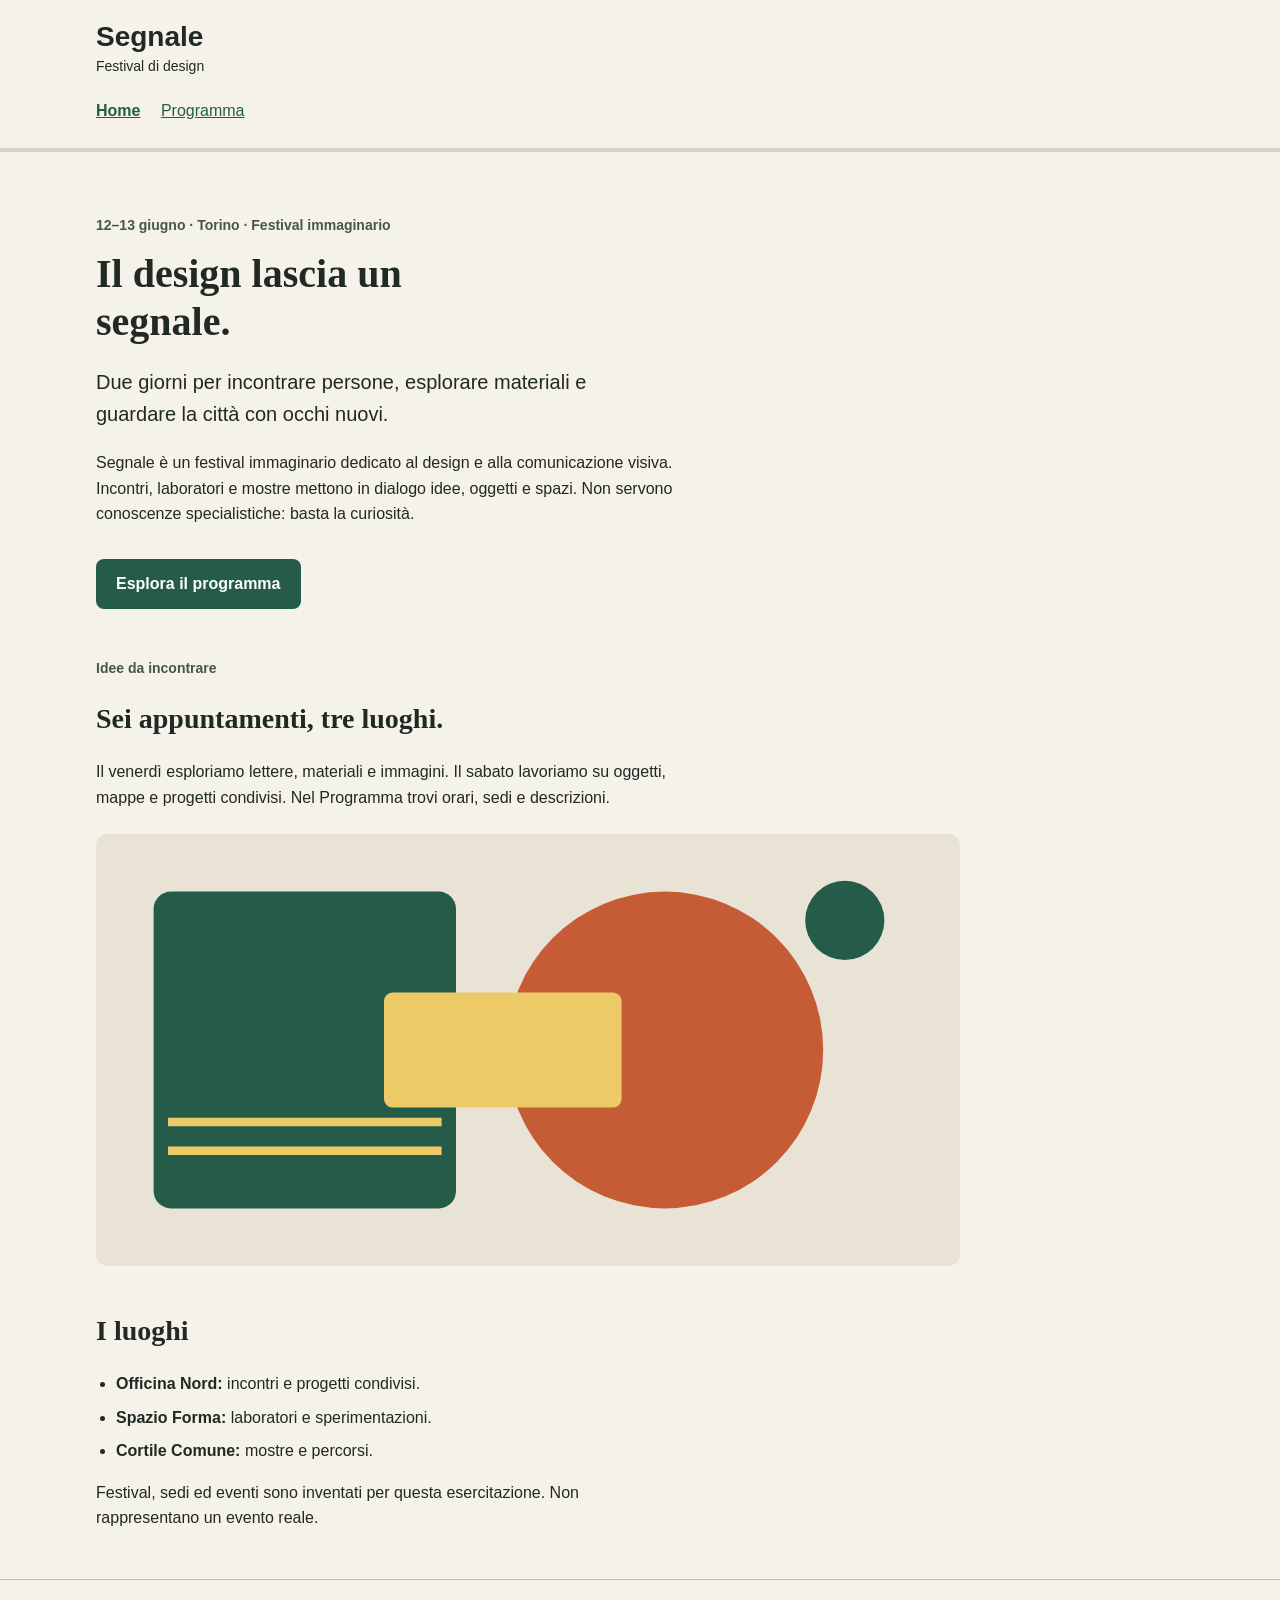
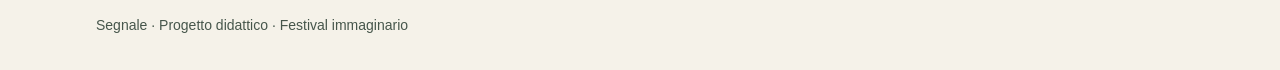
==== index.html @ 86117f0b "commit 1" ====
<!doctype html>
<html lang="it">
<head>
  <meta charset="utf-8">
  <meta name="viewport" content="width=device-width, initial-scale=1">
  <title>Segnale — Festival di design</title>
  <link rel="stylesheet" href="style.css">
</head>
<body>
  <a class="skip-link" href="#contenuto">Vai al contenuto</a>
  <header class="site-header">
    <div class="container">
      <a class="brand" href="index.html">Segnale<span>Festival di design</span></a>
      <nav aria-label="Navigazione principale">
        <a href="index.html" aria-current="page">Home</a>
        <!-- Da completare: collegare questa voce alla pagina Programma. -->
        <a href="programma.html">Programma</a>
      </nav>
    </div>
  </header>

  <main id="contenuto" class="container">
    <section class="intro" aria-labelledby="titolo-home">
      <p class="eyebrow">12–13 giugno · Torino · Festival immaginario</p>
      <h1 id="titolo-home">Il design lascia un segnale.</h1>
      <p class="lead">Due giorni per incontrare persone, esplorare materiali e guardare la città con occhi nuovi.</p>
      <p class="reading-text">Segnale è un festival immaginario dedicato al design e alla comunicazione visiva. Incontri, laboratori e mostre mettono in dialogo idee, oggetti e spazi. Non servono conoscenze specialistiche: basta la curiosità.</p>
      <!-- Da completare: anche questo collegamento deve aprire il Programma. -->
      <a class="button-link" href="programma.html">Esplora il programma</a>
    </section>

    <section class="content-section" aria-labelledby="titolo-festival">
      <p class="eyebrow">Idee da incontrare</p>
      <h2 id="titolo-festival">Sei appuntamenti, tre luoghi.</h2>
      <p class="reading-text">Il venerdì esploriamo lettere, materiali e immagini. Il sabato lavoriamo su oggetti, mappe e progetti condivisi. Nel Programma trovi orari, sedi e descrizioni.</p>
      <img class="festival-image" src="assets/festival.svg" alt="Composizione geometrica di cerchi e rettangoli nei colori del festival" width="1200" height="600">
    </section>

    <section class="content-section" aria-labelledby="titolo-luoghi">
      <h2 id="titolo-luoghi">I luoghi</h2>
      <ul class="venues">
        <li><strong>Officina Nord:</strong> incontri e progetti condivisi.</li>
        <li><strong>Spazio Forma:</strong> laboratori e sperimentazioni.</li>
        <li><strong>Cortile Comune:</strong> mostre e percorsi.</li>
      </ul>
      <p class="reading-text">Festival, sedi ed eventi sono inventati per questa esercitazione. Non rappresentano un evento reale.</p>
    </section>
  </main>

  <footer class="site-footer"><div class="container"><p>Segnale · Progetto didattico · Festival immaginario</p></div></footer>
</body>
</html>
---- style.css ----
/* Stile iniziale: tipografia, colori e variabili CSS sono già predisposti.
   Lavoreremo su collegamenti, CSS condiviso e disposizione delle schede. */

/* Scelte comuni: ogni regola usa var() per richiamarne il valore. */
:root {
  --colore-primario: #245c49;
  --colore-primario-scuro: #173f32;
  --colore-sfondo: #f5f2e9;
  --colore-testo: #202923;
  --font-testo: Arial, Helvetica, sans-serif;
  --font-titoli: Georgia, "Times New Roman", serif;
}

* {
  box-sizing: border-box;
}

body {
  margin: 0;
  background: var(--colore-sfondo);
  color: var(--colore-testo);
  font-family: var(--font-testo);
  font-size: 1rem;
  line-height: 1.6;
}

a {
  color: var(--colore-primario);
}

a:hover {
  text-decoration-thickness: 3px;
}

a:focus-visible {
  outline: 3px solid var(--colore-testo);
  outline-offset: 4px;
}

.container {
  width: 92%;
  max-width: 68rem;
  margin: 0 auto;
}

.site-header {
  padding: 1.25rem 0;
  border-bottom: 4px solid #d8d2c5;
}

.brand {
  display: inline-block;
  color: var(--colore-testo);
  font-size: 1.75rem;
  font-weight: bold;
  line-height: 1.2;
  text-decoration: none;
}

.brand span {
  display: block;
  margin-top: 0.25rem;
  font-size: 0.875rem;
  font-weight: normal;
}

nav {
  margin-top: 1rem;
}

nav a {
  display: inline-block;
  margin-right: 1rem;
  padding: 0.25rem 0;
}

nav a[aria-current="page"] {
  font-weight: bold;
}

.intro {
  padding: 3rem 0 1rem;
}

.eyebrow,
.event-meta {
  color: #46564b;
  font-size: 0.875rem;
  font-weight: bold;
}

h1,
h2,
h3 {
  font-family: var(--font-titoli);
  line-height: 1.2;
}

h1 {
  max-width: 18ch;
  margin: 0.75rem 0 1.25rem;
  font-size: 2.5rem;
}

h2 {
  font-size: 1.75rem;
}

h3 {
  margin: 0.5rem 0 0.75rem;
  font-size: 1.375rem;
}

.lead {
  max-width: 48ch;
  font-size: 1.25rem;
}

.reading-text {
  max-width: 65ch;
}

.button-link {
  display: inline-block;
  margin-top: 1rem;
  padding: 0.75rem 1.25rem;
  border-radius: 0.5rem;
  background: var(--colore-primario);
  color: #ffffff;
  font-weight: bold;
  text-decoration: none;
}

.button-link:hover {
  background: var(--colore-primario-scuro);
}

.content-section {
  margin: 2rem 0 3rem;
}

.festival-image {
  display: block;
  width: 100%;
  max-width: 54rem;
  height: auto;
  margin-top: 1.5rem;
  border-radius: 0.75rem;
}

.venues {
  padding-left: 1.25rem;
}

.venues li {
  margin-bottom: 0.5rem;
}

/* Qui inseriremo la regola .event-grid durante la demo. */

.event-card {
  margin-bottom: 1.5rem;
  overflow: hidden;
  border: 1px solid #b7c0b7;
  border-radius: 0.75rem;
  background: #ffffff;
}

.event-card img {
  display: block;
  width: 100%;
  height: auto;
}

.event-body {
  padding: 1.25rem;
}

.event-body p:last-child {
  margin-bottom: 0;
}

.event-place {
  color: #46564b;
  font-size: 0.875rem;
}

.site-footer {
  padding: 1.25rem 0;
  border-top: 1px solid #b7c0b7;
  color: #46564b;
  font-size: 0.875rem;
}

.skip-link {
  position: absolute;
  top: -6rem;
  left: 1rem;
  padding: 0.75rem 1rem;
  background: #ffffff;
  color: var(--colore-testo);
}

.skip-link:focus {
  top: 1rem;
}

/* Qui aggiungeremo la media query durante la demo. */
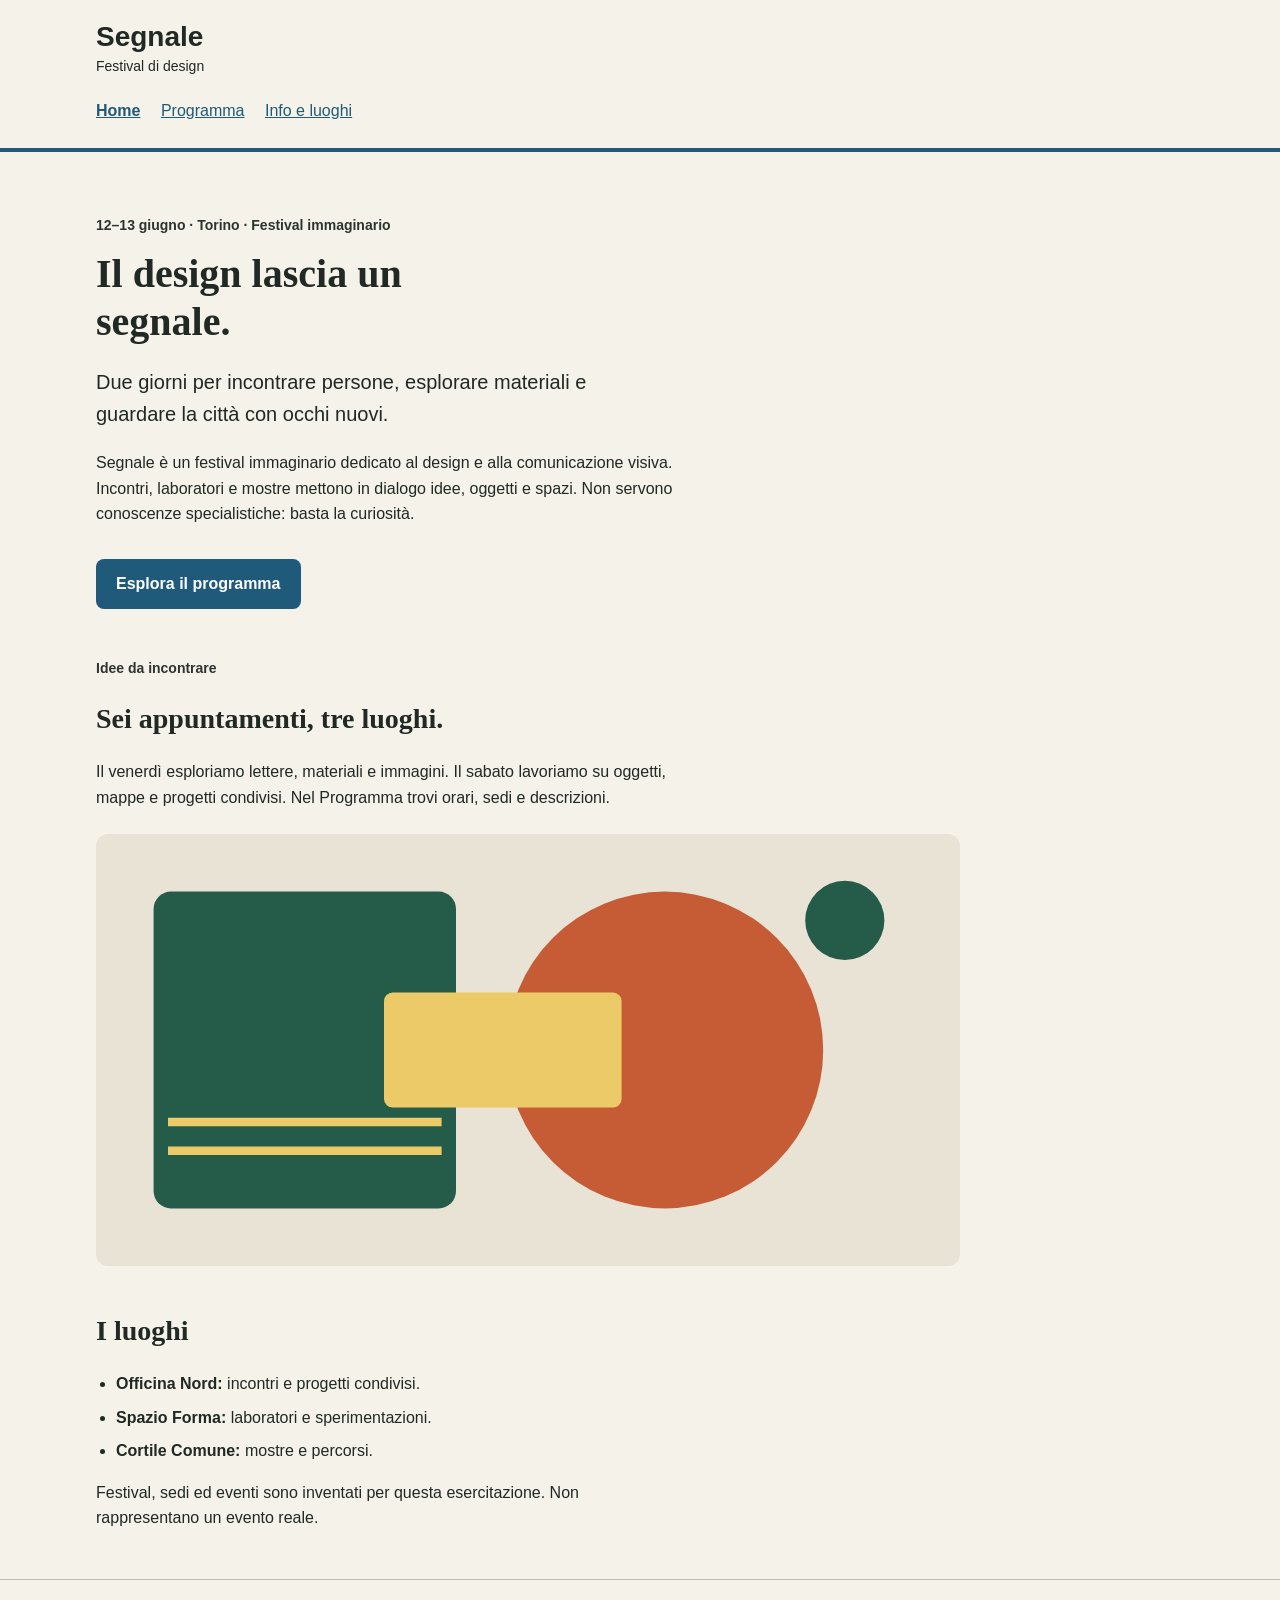
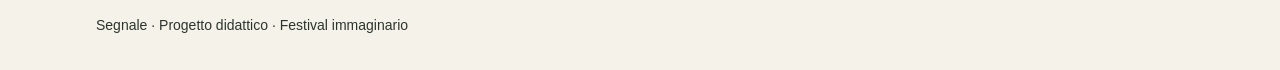
==== commit 74081bf7: "pagina info e luoghi" ====
--- a/index.html
+++ b/index.html
@@ -13,8 +13,8 @@
       <a class="brand" href="index.html">Segnale<span>Festival di design</span></a>
       <nav aria-label="Navigazione principale">
         <a href="index.html" aria-current="page">Home</a>
-        <!-- Da completare: collegare questa voce alla pagina Programma. -->
         <a href="programma.html">Programma</a>
+        <a href="info.html">Info e luoghi</a>
       </nav>
     </div>
   </header>
--- a/style.css
+++ b/style.css
@@ -3,8 +3,8 @@
 
 /* Scelte comuni: ogni regola usa var() per richiamarne il valore. */
 :root {
-  --colore-primario: #245c49;
-  --colore-primario-scuro: #173f32;
+  --colore-primario: #1f5a7a;
+  --colore-primario-scuro: #17435b;
   --colore-sfondo: #f5f2e9;
   --colore-testo: #202923;
   --font-testo: Arial, Helvetica, sans-serif;
@@ -45,7 +45,7 @@
 
 .site-header {
   padding: 1.25rem 0;
-  border-bottom: 4px solid #d8d2c5;
+ border-bottom: 4px solid var(--colore-primario);
 }
 
 .brand {
@@ -156,7 +156,23 @@
   margin-bottom: 0.5rem;
 }
 
-/* Qui inseriremo la regola .event-grid durante la demo. */
+.event-grid {
+  display: grid;
+  grid-template-columns: minmax(0, 1fr);
+  gap: 3rem;
+}
+
+@media (min-width: 600px) {
+  .event-grid {
+    grid-template-columns: repeat(2, minmax(0, 1fr));
+  }
+}
+
+@media (min-width: 1024px) {
+  .event-grid {
+    grid-template-columns: repeat(3, minmax(0, 1fr));
+  }
+}
 
 .event-card {
   margin-bottom: 1.5rem;
@@ -205,4 +221,40 @@
   top: 1rem;
 }
 
-/* Qui aggiungeremo la media query durante la demo. */
+/* --- CORREZIONI ACCESSIBILITÀ E CONTRASTO (>= 4.5:1) --- */
+.eyebrow,
+.event-meta,
+.site-footer {
+  color: #2b352e; /* Colore più scuro per garantire un contrasto ottimale sullo sfondo */
+}
+
+/* Evidenziazione da tastiera (Focus) per i pulsanti di Swiper */
+.swiper-button-next:focus-visible,
+.swiper-button-prev:focus-visible {
+  outline: 3px solid var(--colore-testo);
+  outline-offset: 4px;
+}
+
+/* Adattamento responsive per la mappa e la galleria (375px, 768px, 1280px) */
+.map-container iframe {
+  max-width: 100%;
+  height: auto;
+}
+
+@media (max-width: 768px) {
+  .map-container iframe {
+    height: 350px;
+  }
+}
+/* Ingrandisce la mappa e la rende responsive */
+.map-container iframe {
+  width: 100%;
+  height: 600px; /* Altezza di default più alta */
+}
+
+/* Su schermi più grandi (come i computer), rendila ancora più spaziosa */
+@media (min-width: 768px) {
+  .map-container iframe {
+    height: 700px; 
+  }
+}
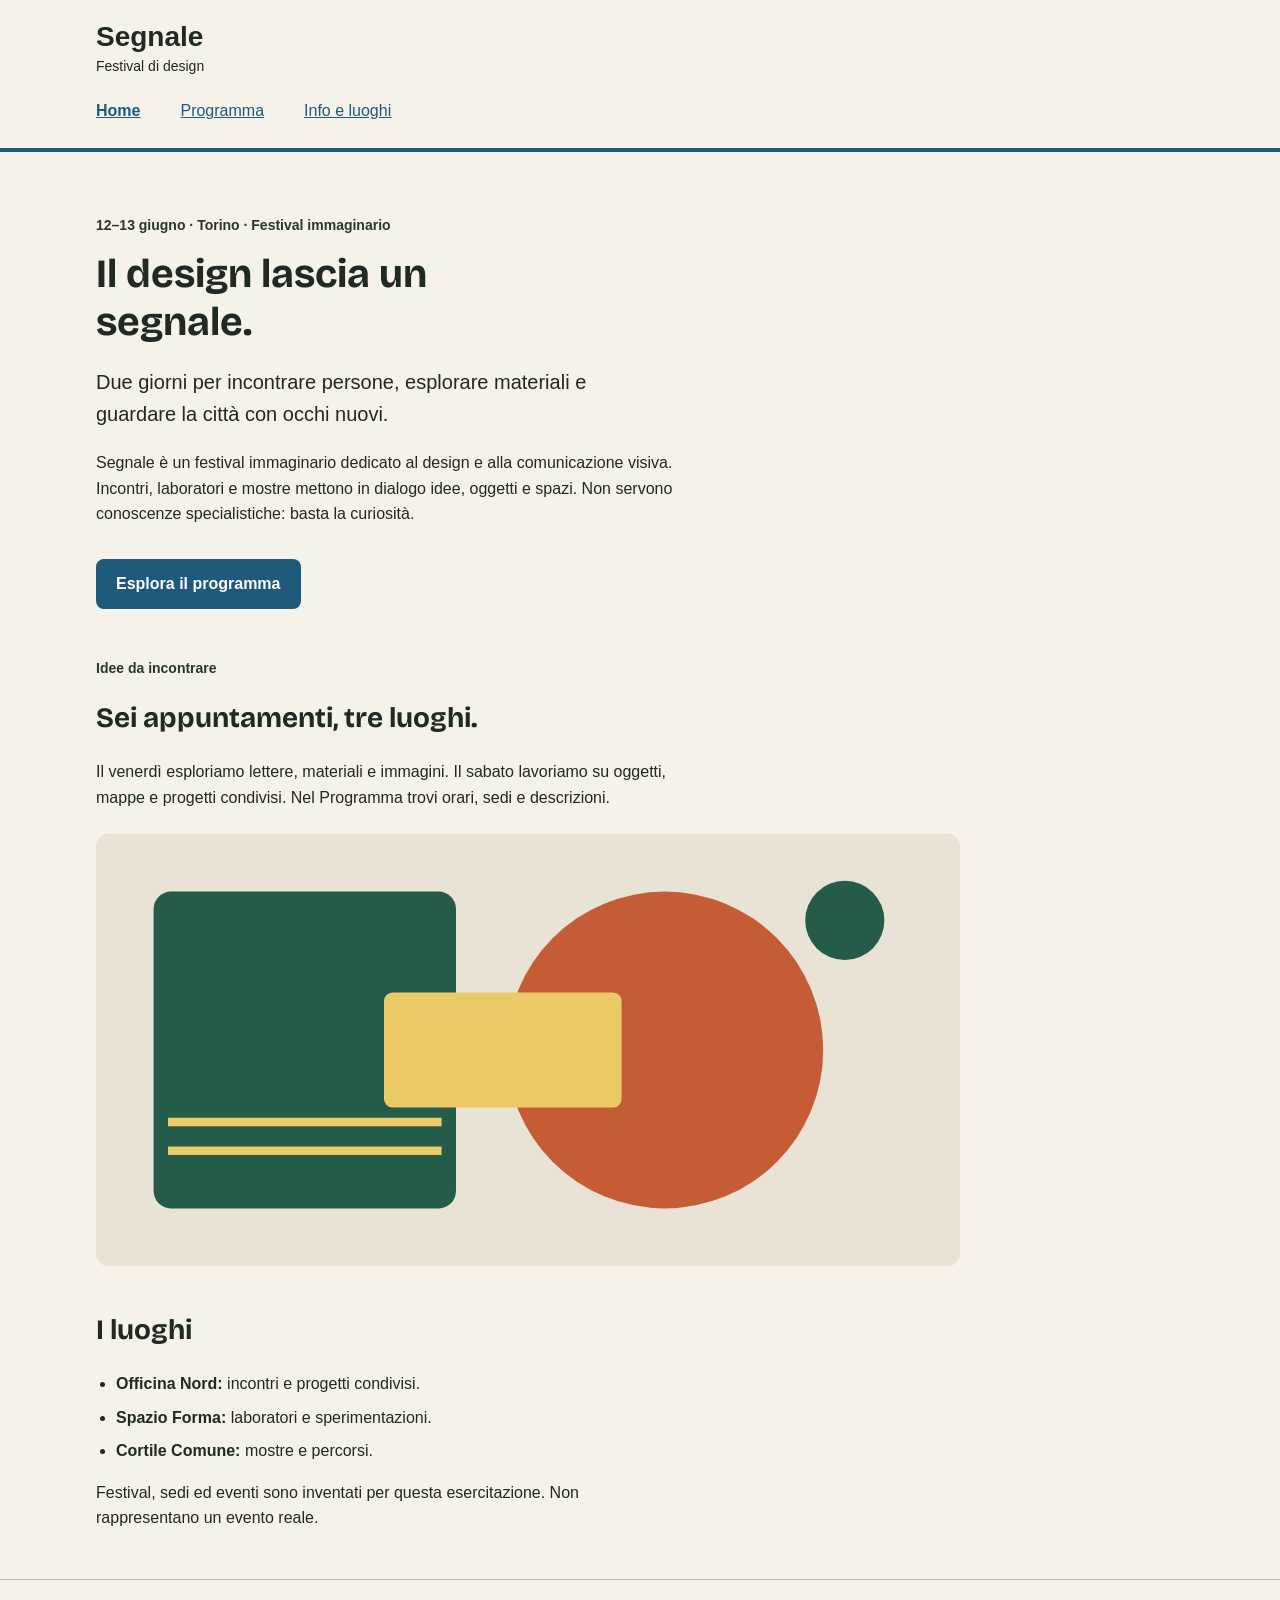
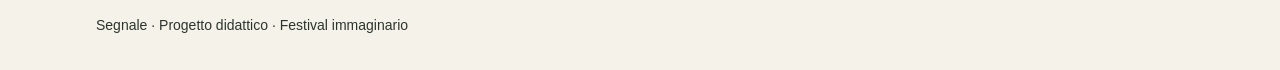
==== commit fd4ee073: "consegna 18.11" ====
--- a/index.html
+++ b/index.html
@@ -4,6 +4,9 @@
   <meta charset="utf-8">
   <meta name="viewport" content="width=device-width, initial-scale=1">
   <title>Segnale — Festival di design</title>
+  <link rel="preconnect" href="https://fonts.googleapis.com">
+  <link rel="preconnect" href="https://fonts.gstatic.com" crossorigin>
+  <link href="https://fonts.googleapis.com/css2?family=Bricolage+Grotesque:opsz,wght@12..96,200..800&display=swap" rel="stylesheet">
   <link rel="stylesheet" href="style.css">
 </head>
 <body>
--- a/style.css
+++ b/style.css
@@ -8,7 +8,8 @@
   --colore-sfondo: #f5f2e9;
   --colore-testo: #202923;
   --font-testo: Arial, Helvetica, sans-serif;
-  --font-titoli: Georgia, "Times New Roman", serif;
+  /* Applichiamo Bricolage Grotesque ai titoli, con la riserva sans-serif */
+  --font-titoli: "Bricolage Grotesque", Arial, Helvetica, sans-serif;
 }
 
 * {
@@ -44,8 +45,12 @@
 }
 
 .site-header {
+  position: sticky;       /* Si muove con la pagina finché non raggiunge il bordo */
+  top: 0;                 /* Si blocca esattamente in cima alla finestra */
+  z-index: 1000;          /* Mantiene il menu sempre in primo piano rispetto a mappe e gallerie */
+  background-color: var(--colore-sfondo); /* Sfondo pieno per garantire la leggibilità dei testi */
   padding: 1.25rem 0;
- border-bottom: 4px solid var(--colore-primario);
+  border-bottom: 4px solid var(--colore-primario);
 }
 
 .brand {
@@ -66,6 +71,35 @@
 
 nav {
   margin-top: 1rem;
+}
+
+/* --- MENU RESPONSIVE --- */
+
+/* Disposizione predefinita (Sotto i 600 px: in colonna) */
+nav {
+  display: flex;
+  flex-direction: column;
+  gap: 0.5rem;
+  margin-top: 1rem;
+}
+
+nav a {
+  display: block;
+  margin-right: 0;
+  padding: 0.25rem 0;
+}
+
+/* Da 600 px in su: disposizione in riga (orizzontale) */
+@media (min-width: 600px) {
+  nav {
+    flex-direction: row;
+    align-items: center;
+    gap: 1.5rem;
+  }
+
+  nav a {
+    display: inline-block;
+  }
 }
 
 nav a {
